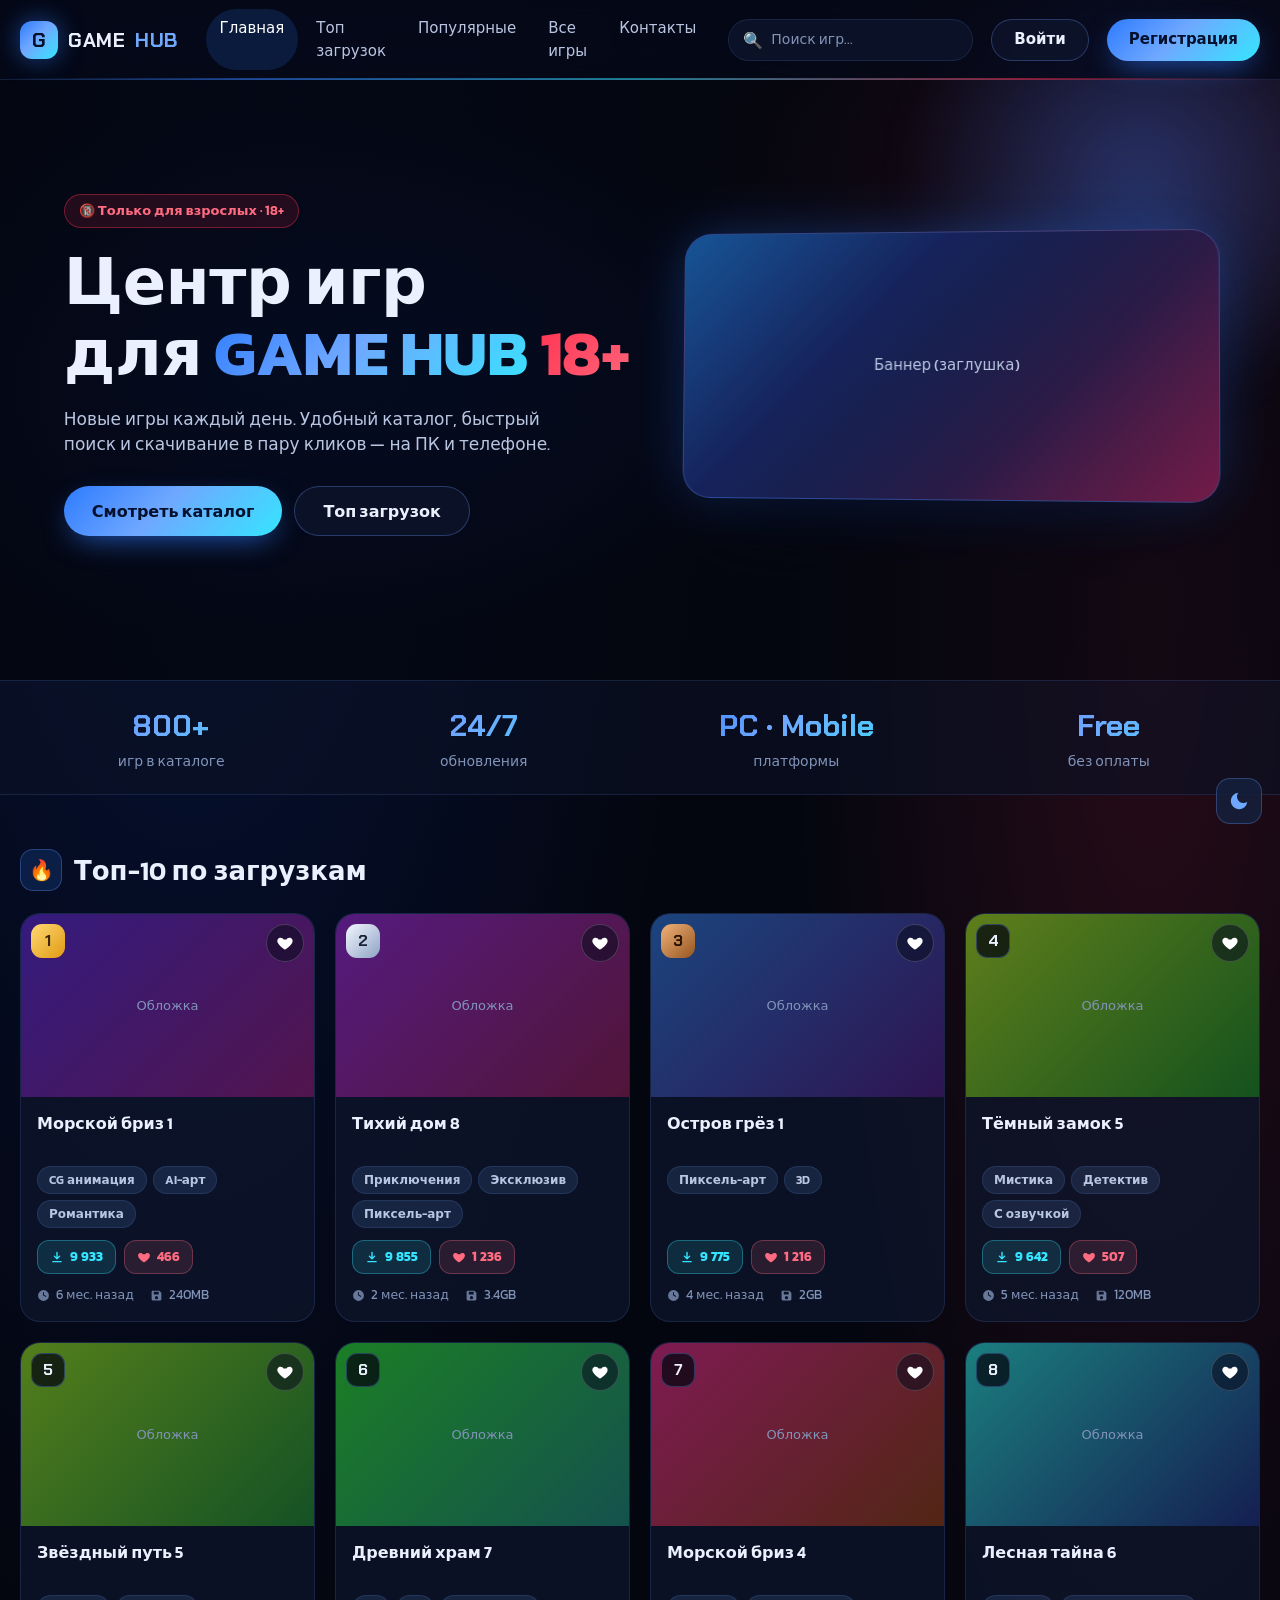
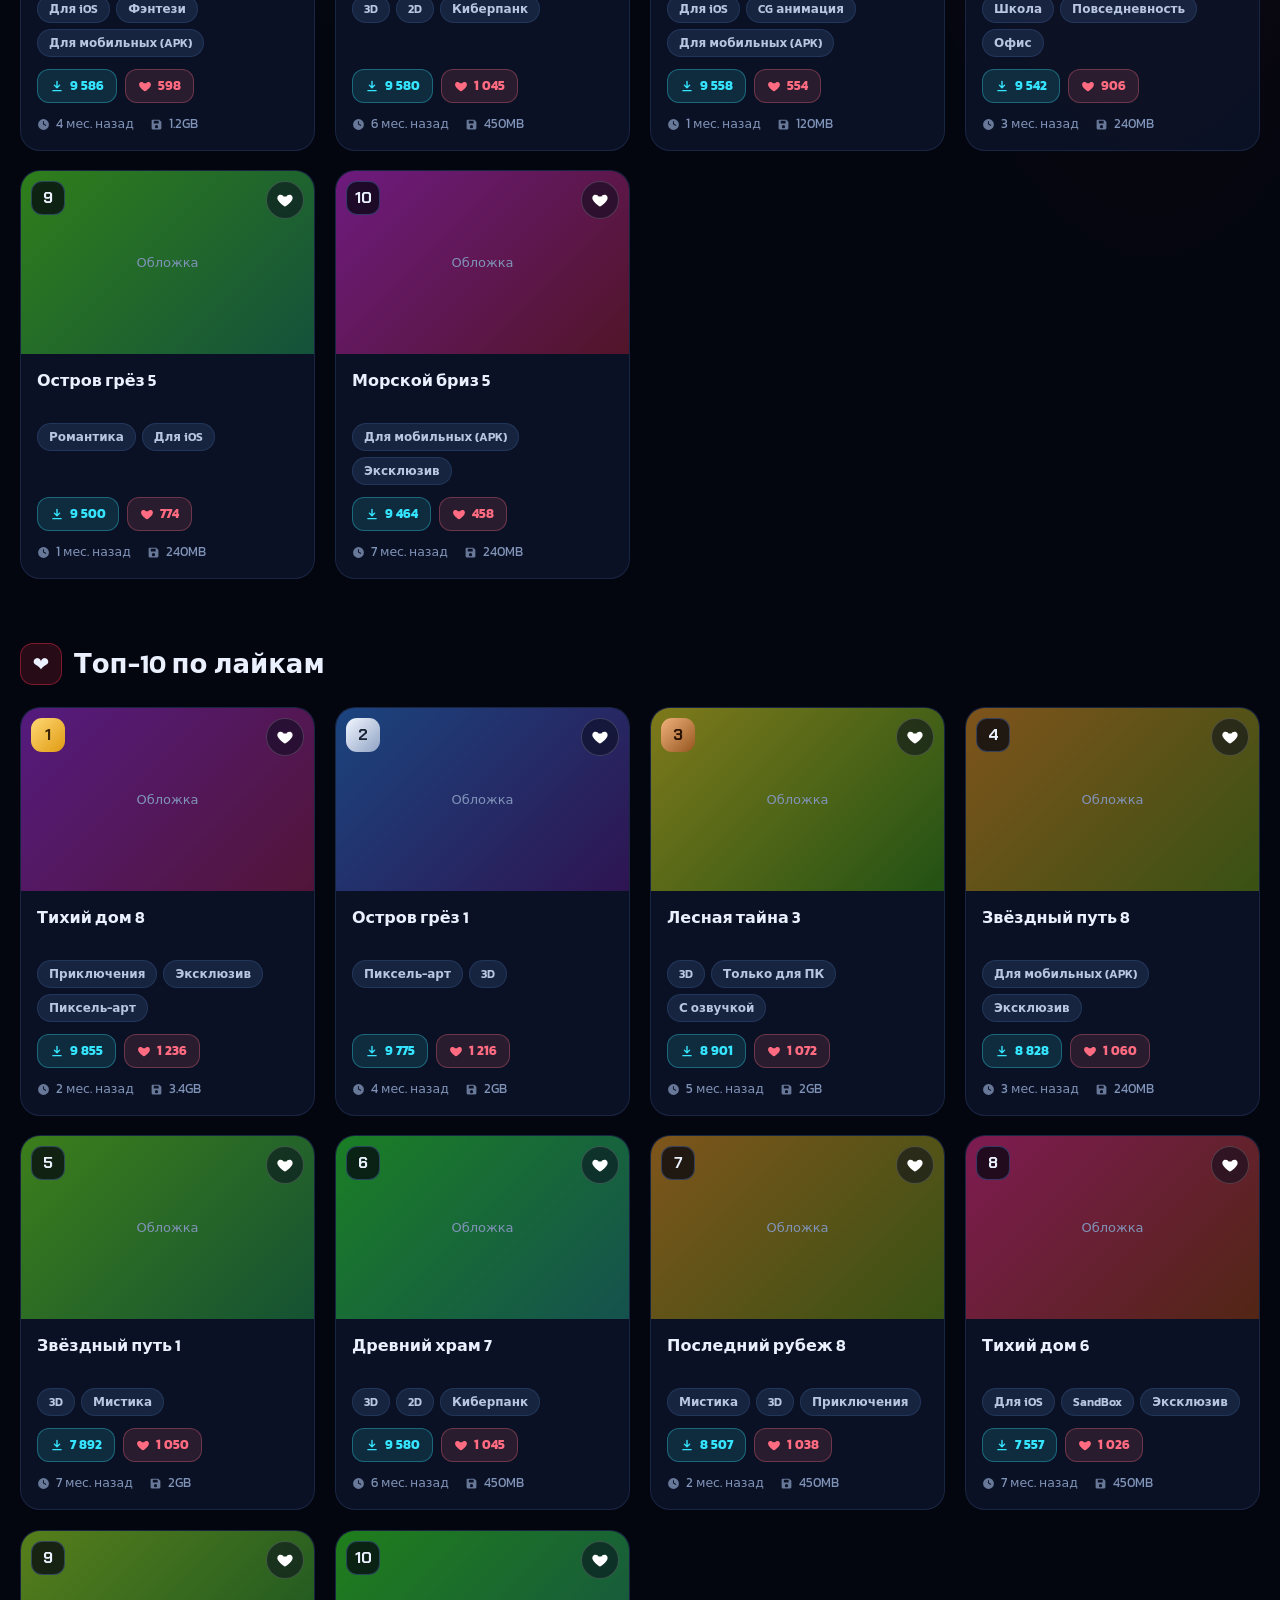
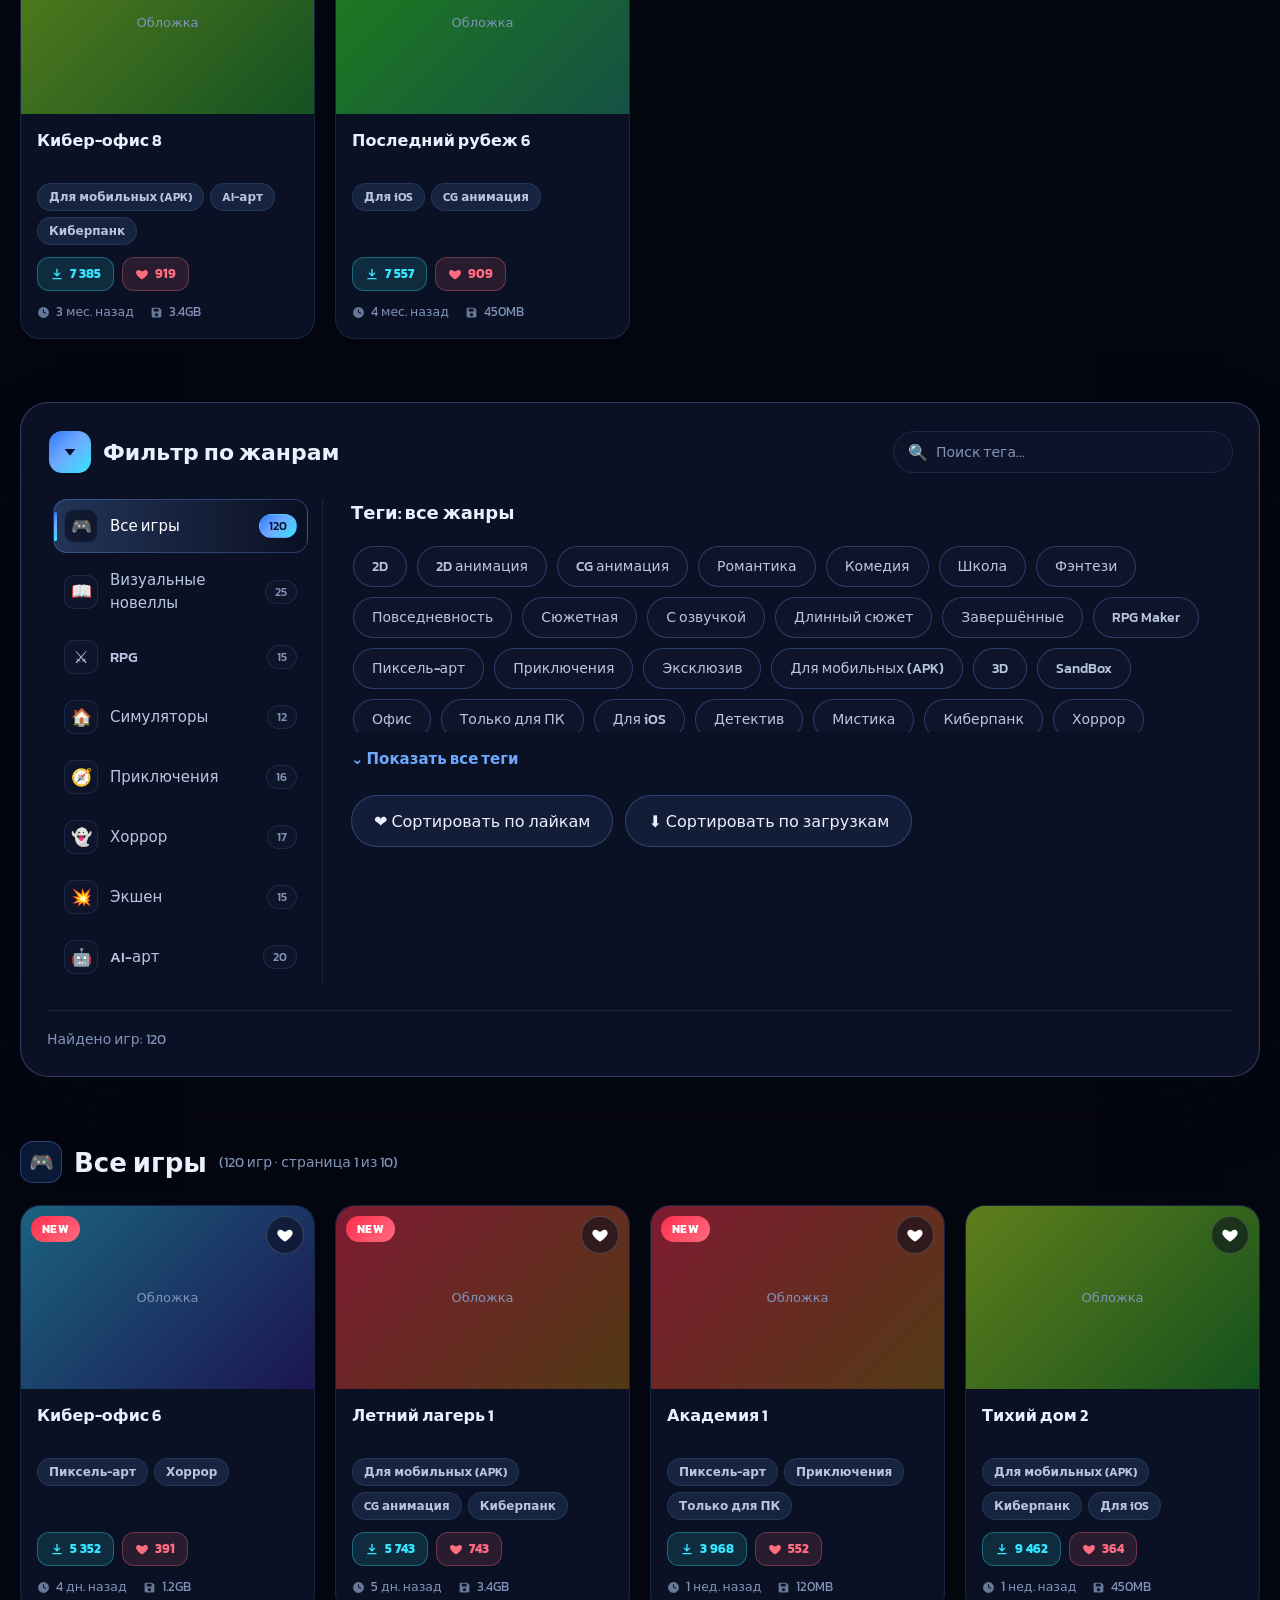
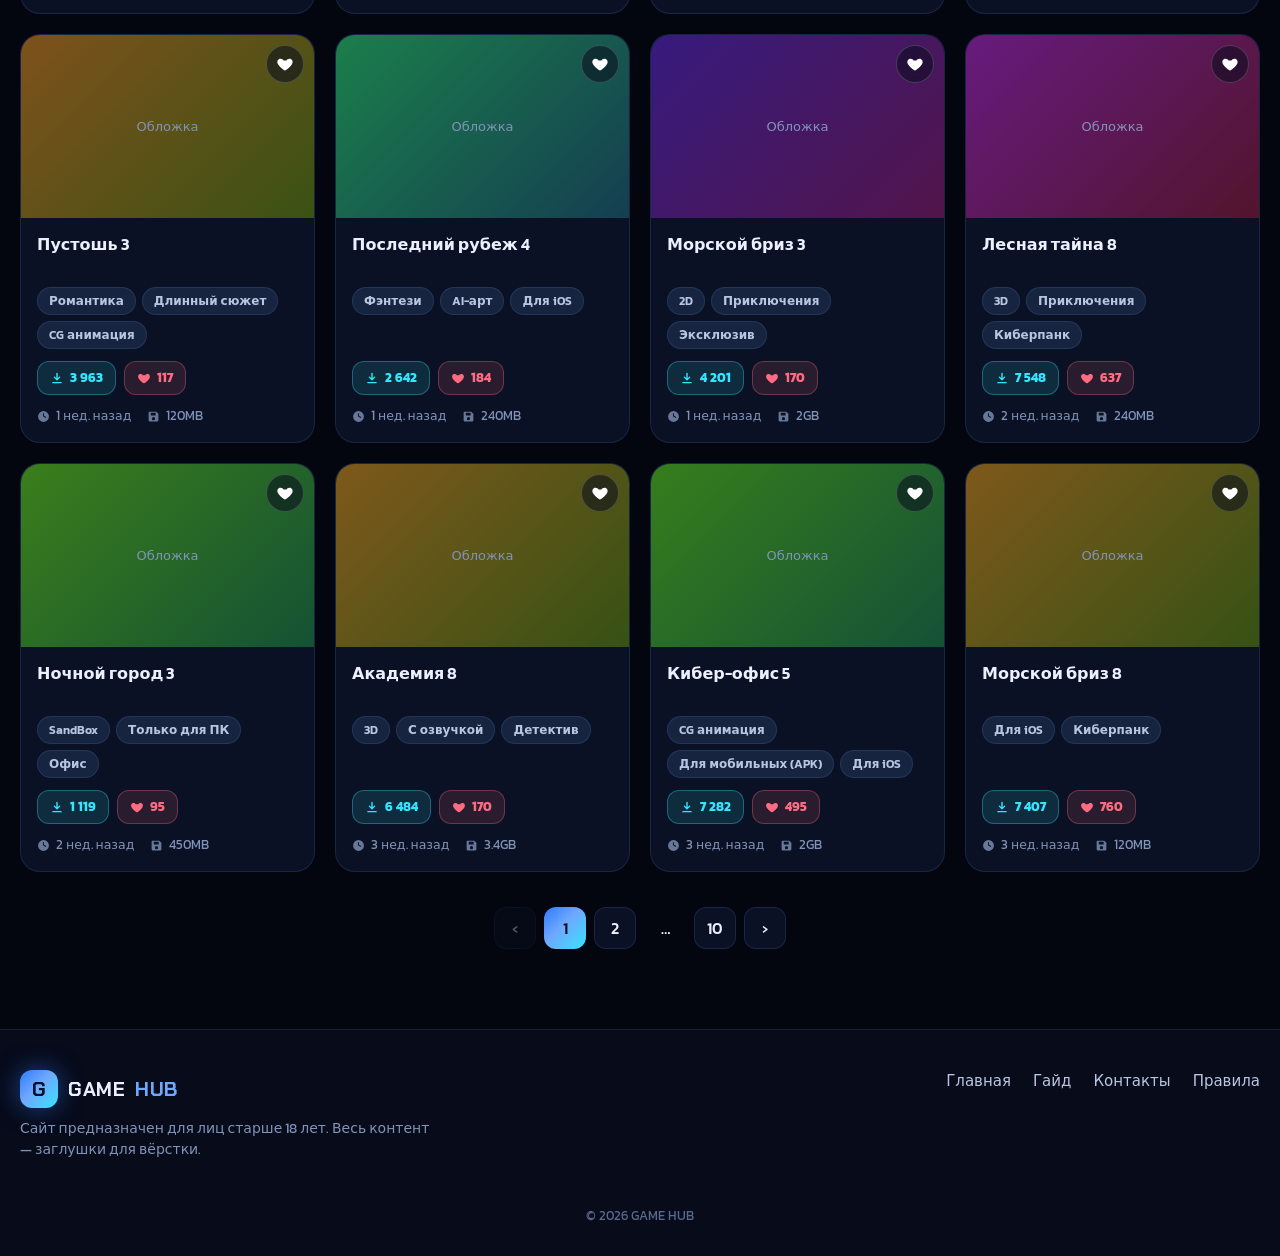
==== game-hub/index.html @ 84dcde5a "Add files via upload" ====
<!DOCTYPE html>
<html lang="ru">
<head>
<meta charset="UTF-8">
<meta name="viewport" content="width=device-width, initial-scale=1, viewport-fit=cover">
<title>GAME HUB — главная</title>
<script>try{if(localStorage.getItem('theme')==='light')document.documentElement.setAttribute('data-theme','light')}catch(e){}</script>
<link rel="preconnect" href="https://fonts.googleapis.com">
<link rel="preconnect" href="https://fonts.gstatic.com" crossorigin>
<link href="https://fonts.googleapis.com/css2?family=Kanit:wght@300;400;500;600;700&family=Chakra+Petch:wght@600;700&display=swap" rel="stylesheet">
<link rel="stylesheet" href="css/base.css">
<link rel="stylesheet" href="css/header.css">
<link rel="stylesheet" href="css/hero.css">
<link rel="stylesheet" href="css/cards.css">
<link rel="stylesheet" href="css/footer.css">
<link rel="stylesheet" href="css/effects.css">
<link rel="stylesheet" href="css/filter.css">
<link rel="stylesheet" href="css/responsive.css">
<link rel="stylesheet" href="css/theme.css">
</head>
<body>

<header class="hdr">
  <div class="wrap">
    <a class="logo" href="#"><i>G</i>GAME<b>HUB</b></a>
    <nav class="nav" id="nav">
      <a class="on" href="#">Главная</a>
      <a href="#top">Топ загрузок</a>
      <a href="#liked">Популярные</a>
      <a href="#all">Все игры</a>
      <a href="#">Контакты</a>
    </nav>
    <label class="search"><span>🔍</span><input id="q" type="search" placeholder="Поиск игр..."></label>
    <a class="btn btn-ghost login" href="#">Войти</a>
    <a class="btn btn-pri" href="#">Регистрация</a>
    <button class="burger" id="burger" aria-label="Меню">☰</button>
  </div>
</header>

<section class="hero">
  <div class="wrap">
    <div>
      <span class="tag">🔞 Только для взрослых · 18+</span>
      <h1>Центр игр<br>для <span class="t-blue">GAME HUB</span> <span class="t-red">18+</span></h1>
      <p>Новые игры каждый день. Удобный каталог, быстрый поиск и скачивание в пару кликов — на ПК и телефоне.</p>
      <div class="cta">
        <a class="btn btn-pri" href="#all">Смотреть каталог</a>
        <a class="btn btn-ghost" href="#top">Топ загрузок</a>
      </div>
    </div>
    <div class="art">Баннер (заглушка)</div>
  </div>
</section>

<div class="stats"><div class="wrap">
  <div class="stat"><b>800+</b><span>игр в каталоге</span></div>
  <div class="stat"><b>24/7</b><span>обновления</span></div>
  <div class="stat"><b>PC · Mobile</b><span>платформы</span></div>
  <div class="stat"><b>Free</b><span>без оплаты</span></div>
</div></div>

<main class="wrap">
  <section class="sec" id="top">
    <h2><span class="ico">🔥</span>Топ-10 по загрузкам</h2>
    <div class="grid" id="g1"></div>
  </section>

  <section class="sec" id="liked">
    <h2><span class="ico hot">❤</span>Топ-10 по лайкам</h2>
    <div class="grid" id="g2"></div>
  </section>

  <section class="sec" id="filter">
    <div class="fbox" id="fbox">
      <div class="fhead">
        <button class="ftoggle" id="ftoggle" aria-expanded="true" aria-controls="fbody" title="Свернуть / развернуть">
          <span class="ico fi"><svg class="chev" viewBox="0 0 24 24" fill="currentColor" aria-hidden="true"><path d="M5 8l7 9 7-9z"/></svg></span>
          <h3>Фильтр по жанрам</h3>
          <span class="fcount" id="fcount" style="display:none">0</span>
        </button>
        <label class="search fsearch"><span>🔍</span><input id="tagq" type="search" placeholder="Поиск тега..."></label>
      </div>
      <div class="fbody" id="fbody">
        <div class="fbody-in">
          <div class="fgrid">
            <aside class="genres" id="genres" aria-label="Жанры"></aside>
            <div class="tagpane">
              <div class="tphead"><h4 id="tptitle">Теги</h4><button class="reset" id="reset" style="visibility:hidden">✕ Сбросить всё</button></div>
              <div class="chips" id="chips"></div>
              <button class="more" id="more">⌄ Показать все теги</button>
              <div class="sorts">
                <button class="sbtn" data-s="likes">❤ Сортировать по лайкам</button>
                <button class="sbtn" data-s="dl">⬇ Сортировать по загрузкам</button>
              </div>
            </div>
          </div>
        </div>
      </div>
      <div class="fnote" id="fnote"></div>
    </div>
  </section>

  <section class="sec" id="all">
    <h2><span class="ico">🎮</span>Все игры <small id="pinfo"></small></h2>
    <div class="grid" id="g3"></div>
    <nav class="pager" id="pager"></nav>
  </section>
</main>

<footer>
  <div class="wrap">
    <div>
      <a class="logo" href="#"><i>G</i>GAME<b>HUB</b></a>
      <p>Сайт предназначен для лиц старше 18 лет. Весь контент — заглушки для вёрстки.</p>
    </div>
    <div class="links"><a href="#">Главная</a><a href="#">Гайд</a><a href="#">Контакты</a><a href="#">Правила</a></div>
    <div class="copy">© 2026 GAME HUB</div>
  </div>
</footer>

<button class="theme-btn" id="theme" aria-label="Включить светлый режим" title="Светлый режим">
  <svg class="moon" viewBox="0 0 24 24" fill="currentColor" aria-hidden="true"><path d="M21 12.8A9 9 0 1 1 11.2 3a7 7 0 0 0 9.8 9.8z"/></svg>
  <svg class="sun" viewBox="0 0 24 24" fill="none" stroke="currentColor" stroke-width="2" stroke-linecap="round" aria-hidden="true"><circle cx="12" cy="12" r="4.5" fill="currentColor"/><path d="M12 2v2.5M12 19.5V22M2 12h2.5M19.5 12H22M4.9 4.9l1.8 1.8M17.3 17.3l1.8 1.8M4.9 19.1l1.8-1.8M17.3 6.7l1.8-1.8"/></svg>
</button>
<button class="totop" id="totop" aria-label="Наверх">↑</button>
<script src="js/data.js" defer></script>
<script src="js/games.js" defer></script>
<script src="js/filter.js" defer></script>
<script src="js/cards.js" defer></script>
<script src="js/effects.js" defer></script>
<script src="js/header.js" defer></script>
<script src="js/theme.js" defer></script>
</body>
</html>
---- game-hub/css/base.css ----
:root{
  --bg0:#04060F;--bg1:#070B1A;--bg2:#0B1226;
  --surface:rgba(15,23,45,.72);--surface2:rgba(22,32,60,.86);
  --blue:#2E7BFF;--blue-lt:#6FA8FF;--cyan:#35E5FF;--red:#FF2E4D;--gold:#FFC53D;
  --text:#EAF0FD;--text2:#B9C6E2;--dim:#8093B8;
  --line:rgba(110,155,255,.14);--line2:rgba(110,155,255,.30);
  --grad:linear-gradient(135deg,#2E7BFF,#6FA8FF 45%,#35E5FF);
  --hot:linear-gradient(135deg,#FF2E4D,#FF6B80);
  --on-grad:#04112e;--hover-text:#fff;--accent-red:#FF6B80;
  --hdr-bg:rgba(6,10,24,.78);--hdr-bg2:rgba(5,8,20,.92);
  --chip-bg:rgba(15,23,45,.9);--stats-bg:rgba(11,18,38,.6);--rank-bg:rgba(4,6,15,.75);
  --shadow:rgba(2,6,20,.9);
  --hero-ov:linear-gradient(105deg,rgba(4,6,15,.92),rgba(4,6,15,.55));
  --thumb-bg:linear-gradient(135deg,#102a6b,#1c1b45 55%,#3a1233);
  --art-bg:linear-gradient(135deg,#0c2a78,#1a1f4d 50%,#4b123a);
  --glow1:rgba(11,63,204,.25);--glow2:rgba(255,46,77,.14);
  --c-dl:#35E5FF;--c-lk:#FF6B80;--cl1:30%;--cl2:20%;
  color-scheme:dark;
  --r:20px;--r-sm:14px;--r-lg:28px;--hh:70px;
}
*{box-sizing:border-box;margin:0;padding:0}
html{scroll-behavior:smooth}
body{font-family:'Kanit',system-ui,sans-serif;background:var(--bg0);color:var(--text);line-height:1.5;padding-top:var(--hh);overflow-x:hidden;
  background-image:radial-gradient(60% 40% at 15% 0,var(--glow1),transparent 70%),radial-gradient(40% 30% at 90% 10%,var(--glow2),transparent 70%)}
a{color:inherit;text-decoration:none}
button{font:inherit;cursor:pointer;border:0;color:inherit}
.wrap{max-width:1320px;margin:0 auto;padding:0 20px}
---- game-hub/css/header.css ----
/* Header */
.hdr{position:fixed;inset:0 0 auto 0;z-index:50;background:var(--hdr-bg);backdrop-filter:blur(20px) saturate(160%);-webkit-backdrop-filter:blur(20px) saturate(160%);border-bottom:1px solid var(--line);padding:9px 0}
.hdr::after{content:"";position:absolute;left:0;right:0;bottom:-1px;height:2px;background:linear-gradient(90deg,transparent,#2E7BFF 20%,#35E5FF 50%,#FF2E4D 80%,transparent);opacity:.5}
.hdr .wrap{display:flex;align-items:center;gap:18px;min-height:52px}
.logo{display:flex;align-items:center;gap:10px;font-family:'Chakra Petch',sans-serif;font-weight:700;font-size:20px;letter-spacing:.5px}
.logo i{width:38px;height:38px;border-radius:12px;background:var(--grad);display:grid;place-items:center;font-style:normal;color:var(--on-grad);box-shadow:0 0 24px rgba(46,123,255,.5)}
.logo b{color:var(--blue-lt)}
.nav{display:flex;gap:4px;margin-left:10px}
.nav a{padding:8px 14px;border-radius:999px;color:var(--text2);font-weight:500;font-size:15px;transition:.2s}
.nav a:hover,.nav a.on{background:rgba(46,123,255,.16);color:var(--hover-text)}
.search{margin-left:auto;display:flex;align-items:center;gap:8px;background:var(--surface);border:1px solid var(--line);border-radius:999px;padding:0 14px;height:42px;width:min(320px,34vw)}
.search input{flex:1;min-width:0;background:none;border:0;outline:0;color:var(--text);font:inherit;font-size:14px}
.search input::placeholder{color:var(--dim)}
.btn{display:inline-flex;align-items:center;justify-content:center;gap:8px;padding:0 22px;height:42px;border-radius:999px;font-weight:600;font-size:15px;transition:.25s}
.btn-pri{background:var(--grad);color:var(--on-grad);box-shadow:0 10px 30px -10px rgba(46,123,255,.8)}
.btn-pri:hover{transform:translateY(-2px);box-shadow:0 14px 36px -10px rgba(53,229,255,.8)}
.btn-ghost{background:var(--surface);border:1px solid var(--line2)}
.btn-ghost:hover{border-color:var(--cyan)}
.burger{display:none;width:42px;height:42px;border-radius:12px;background:var(--surface);border:1px solid var(--line);font-size:20px}
---- game-hub/css/hero.css ----
/* Hero */
.hero{position:relative;margin-top:calc(var(--hh)*-1);padding-top:var(--hh);min-height:min(78vh,680px);display:flex;align-items:center;overflow:hidden;isolation:isolate}
.hero::before{content:"";position:absolute;inset:0;z-index:-1;background:var(--hero-ov),radial-gradient(70% 55% at 20% 55%,rgba(11,63,204,.4),transparent 70%),radial-gradient(50% 45% at 88% 24%,rgba(255,46,77,.25),transparent 70%)}
.hero .wrap{display:grid;grid-template-columns:1.05fr 1fr;gap:48px;align-items:center;padding-top:40px;padding-bottom:60px}
.tag{display:inline-flex;align-items:center;gap:8px;padding:6px 14px;border-radius:999px;background:rgba(255,46,77,.12);border:1px solid rgba(255,46,77,.4);color:var(--accent-red);font-size:13px;font-weight:600;margin-bottom:18px}
.hero h1{font-size:clamp(34px,5.4vw,64px);line-height:1.12;font-weight:700;letter-spacing:-.5px}
.t-blue{background:var(--grad);-webkit-background-clip:text;background-clip:text;color:transparent}
.t-red{background:var(--hot);-webkit-background-clip:text;background-clip:text;color:transparent}
.hero p{margin:18px 0 28px;color:var(--text2);font-size:17px;max-width:520px}
.hero .cta{display:flex;gap:12px;flex-wrap:wrap}
.hero .cta .btn{height:50px;padding:0 28px;font-size:16px}
.art{position:relative;border-radius:var(--r-lg);overflow:hidden;border:1px solid var(--line2);aspect-ratio:2052/1024;
  background:var(--art-bg);box-shadow:0 40px 90px -30px var(--shadow),0 0 60px -10px rgba(46,123,255,.45);
  transform:perspective(1400px) rotateY(-6deg) rotateX(2deg);transition:.5s;display:grid;place-items:center;color:var(--text2);font-size:15px}
.art:hover{transform:perspective(1400px) rotateY(-2deg) translateY(-6px)}
.art::after{content:"";position:absolute;inset:0;background:linear-gradient(135deg,rgba(53,229,255,.22),transparent 34%,transparent 66%,rgba(255,46,77,.22));mix-blend-mode:screen;pointer-events:none}

/* Stats */
.stats{border-block:1px solid var(--line);background:var(--stats-bg)}
.stats .wrap{display:grid;grid-template-columns:repeat(4,1fr);gap:10px;padding-block:22px}
.stat{text-align:center}
.stat b{display:block;font-family:'Chakra Petch',sans-serif;font-size:30px;background:var(--grad);-webkit-background-clip:text;background-clip:text;color:transparent}
.stat span{color:var(--dim);font-size:14px}
---- game-hub/css/cards.css ----
/* Sections */
.sec{padding:54px 0 10px}
.sec h2{display:flex;align-items:center;gap:12px;font-size:26px;font-weight:600;margin-bottom:22px;flex-wrap:wrap}
.ico{width:42px;height:42px;border-radius:13px;display:grid;place-items:center;background:rgba(46,123,255,.16);border:1px solid var(--line2);font-size:20px}
.ico.hot{background:rgba(255,46,77,.14);border-color:rgba(255,46,77,.4)}
.sec h2 small{font-size:14px;color:var(--dim);font-weight:400}
.grid{display:grid;grid-template-columns:repeat(auto-fill,minmax(250px,1fr));gap:20px}

/* Card */
.card{--glow:var(--blue-lt);--mx:50%;--my:50%;position:relative;display:flex;flex-direction:column;background:var(--surface);border:1px solid var(--line);border-radius:var(--r);overflow:hidden;transition:transform .3s,border-color .3s,box-shadow .35s;will-change:transform}
.card:hover{transform:translateY(-6px);border-color:var(--glow);box-shadow:0 0 0 1px var(--glow),0 22px 50px -18px var(--glow),0 0 42px -12px var(--glow)}
.card::before{content:"";position:absolute;inset:0;z-index:2;border-radius:inherit;pointer-events:none;opacity:0;transition:opacity .3s;background:radial-gradient(260px circle at var(--mx) var(--my),color-mix(in srgb,var(--glow) 20%,transparent),transparent 62%)}
.card:hover::before{opacity:1}

/* Cover */
.cover{position:relative;display:block;aspect-ratio:16/10;overflow:hidden;background:linear-gradient(135deg,hsl(var(--h1,220) 65% var(--cl1)),hsl(var(--h2,270) 60% var(--cl2)))}
.cover img{width:100%;height:100%;object-fit:cover;display:block;transition:transform .5s}
.card:hover .cover img{transform:scale(1.05)}
.cover .ph{position:absolute;inset:0;display:grid;place-items:center;color:var(--dim);font-size:13px}
.cover::before{content:"";position:absolute;inset:0;z-index:1;background:linear-gradient(transparent 35%,rgba(0,0,0,.5));opacity:0;transition:opacity .3s}
.card:hover .cover::before{opacity:1}
.cover::after{content:"";position:absolute;inset:0;z-index:1;background:linear-gradient(110deg,transparent 30%,rgba(255,255,255,.14) 50%,transparent 70%);transform:translateX(-120%);transition:transform .7s}
.card:hover .cover::after{transform:translateX(120%)}
.more-btn{position:absolute;left:50%;top:50%;z-index:3;display:inline-flex;align-items:center;gap:8px;padding:11px 20px;border-radius:999px;background:var(--grad);color:var(--on-grad);font-weight:600;font-size:14px;white-space:nowrap;opacity:0;transform:translate(-50%,-30%);transition:opacity .3s,transform .35s cubic-bezier(.22,1,.36,1);box-shadow:0 12px 30px -8px rgba(0,0,0,.6)}
.more-btn svg{width:16px;height:16px}
.card:hover .more-btn{opacity:1;transform:translate(-50%,-50%)}

/* Badges, rank, heart */
.rank{position:absolute;top:10px;left:10px;z-index:3;width:34px;height:34px;border-radius:11px;display:grid;place-items:center;font-family:'Chakra Petch',sans-serif;font-weight:700;background:var(--rank-bg);border:1px solid var(--line2)}
.rank.r1{background:linear-gradient(135deg,#FFD874,#E09B12);color:#3b2600;border:0}
.rank.r2{background:linear-gradient(135deg,#F2F6FF,#8FA3C4);color:#1a2333;border:0}
.rank.r3{background:linear-gradient(135deg,#F0B27A,#96551F);color:#2a1200;border:0}
.badge{position:absolute;top:10px;left:10px;z-index:3;padding:4px 11px;border-radius:999px;background:var(--hot);color:#fff;font-size:12px;font-weight:700;letter-spacing:.4px}
.heart{position:absolute;top:10px;right:10px;z-index:4;width:38px;height:38px;border-radius:50%;display:grid;place-items:center;background:rgba(8,12,28,.55);backdrop-filter:blur(6px);-webkit-backdrop-filter:blur(6px);border:1px solid rgba(255,255,255,.18);color:#fff;transition:.25s}
.heart svg{width:18px;height:18px}
.heart:hover{transform:scale(1.12);background:rgba(8,12,28,.75)}
.heart.on{color:#FF4D6A;border-color:rgba(255,77,106,.6)}
.heart.beat{animation:beat .45s cubic-bezier(.22,1,.36,1)}
@keyframes beat{40%{transform:scale(1.4)}100%{transform:scale(1)}}

/* Info */
.info{display:flex;flex-direction:column;flex:1;padding:16px}
.info h3{font-size:16px;font-weight:600;line-height:1.35;min-height:2.7em;display:-webkit-box;-webkit-line-clamp:2;-webkit-box-orient:vertical;overflow:hidden}
.info h3 a:hover{color:var(--blue-lt)}
.ctags{display:flex;flex-wrap:wrap;gap:6px;margin-top:10px}
.ctag{padding:4px 11px;border-radius:999px;font-size:12px;font-weight:600;color:var(--text2);background:color-mix(in srgb,var(--blue-lt) 13%,transparent);border:1px solid var(--line)}
.pills{display:flex;gap:8px;margin-top:auto;padding-top:12px}
.pill{display:inline-flex;align-items:center;gap:6px;padding:6px 12px;border-radius:12px;font-size:13px;font-weight:600}
.pill svg{width:14px;height:14px}
.pill.dl{color:var(--c-dl);background:color-mix(in srgb,var(--c-dl) 13%,transparent);border:1px solid color-mix(in srgb,var(--c-dl) 32%,transparent)}
.pill.lk{color:var(--c-lk);background:color-mix(in srgb,var(--c-lk) 13%,transparent);border:1px solid color-mix(in srgb,var(--c-lk) 32%,transparent)}
.foot{display:flex;flex-wrap:wrap;gap:6px 16px;padding-top:12px;color:var(--dim);font-size:12.5px}
.foot span{display:inline-flex;align-items:center;gap:6px}
.foot svg{width:13px;height:13px;opacity:.8}

/* Empty */
.empty{grid-column:1/-1;display:flex;flex-direction:column;align-items:center;gap:10px;padding:56px 20px;text-align:center;border:1px dashed var(--line2);border-radius:var(--r);color:var(--dim)}
.empty b{font-size:20px;color:var(--text)}
.empty .btn{margin-top:8px}

/* Pager */
.pager{display:flex;justify-content:center;gap:8px;flex-wrap:wrap;margin:36px 0 10px}
.pager a{min-width:42px;height:42px;padding:0 12px;border-radius:12px;display:grid;place-items:center;background:var(--surface);border:1px solid var(--line);font-weight:500;transition:.2s}
.pager a:hover{border-color:var(--cyan)}
.pager a.on{background:var(--grad);color:var(--on-grad);border:0}
---- game-hub/css/footer.css ----
/* Footer */
footer{margin-top:60px;border-top:1px solid var(--line);background:var(--bg1);padding:40px 0 30px}
footer .wrap{display:flex;justify-content:space-between;gap:30px;flex-wrap:wrap}
footer p{color:var(--dim);font-size:14px;max-width:420px;margin-top:10px}
footer .links{display:flex;gap:22px;flex-wrap:wrap;color:var(--text2);font-size:15px}
footer .links a:hover{color:var(--cyan)}
.copy{width:100%;text-align:center;color:var(--faint,#5A6A8C);font-size:13px;margin-top:16px}
---- game-hub/css/effects.css ----
/* Effects */
.hdr{transition:transform .38s cubic-bezier(.22,1,.36,1),background .3s,box-shadow .3s}
.hdr.hide{transform:translateY(-115%)}
.hdr.scrolled{background:var(--hdr-bg2);box-shadow:0 18px 44px -22px var(--shadow)}
.hdr.scrolled::after{opacity:1;filter:drop-shadow(0 0 8px rgba(46,123,255,.6))}
.reveal{opacity:0;transform:translateY(28px);transition:opacity .7s ease,transform .7s cubic-bezier(.22,1,.36,1)}
.reveal.in{opacity:1;transform:none}
.card.pop{animation:pop .5s cubic-bezier(.22,1,.36,1) backwards}
@keyframes pop{from{opacity:0;transform:translateY(18px) scale(.97)}to{opacity:1;transform:none}}
.hero::after{content:"";position:absolute;width:520px;height:520px;right:-120px;top:-80px;border-radius:50%;background:radial-gradient(circle,rgba(46,123,255,.35),transparent 65%);filter:blur(20px);z-index:-1;animation:float 9s ease-in-out infinite}
@keyframes float{50%{transform:translate(-40px,40px) scale(1.1)}}
.tag{animation:glow 3s ease-in-out infinite}
@keyframes glow{50%{box-shadow:0 0 22px rgba(255,46,77,.45)}}
.pager a{cursor:pointer;user-select:none}
.pager a.dis{opacity:.35;pointer-events:none}
.pager .dots{background:none;border:0;pointer-events:none}
.totop{position:fixed;right:18px;bottom:calc(18px + env(safe-area-inset-bottom,0px));width:46px;height:46px;border-radius:14px;background:var(--grad);color:var(--on-grad);font-size:20px;box-shadow:0 10px 30px -8px rgba(46,123,255,.8);opacity:0;transform:translateY(20px);pointer-events:none;transition:.3s;z-index:40}
.totop.show{opacity:1;transform:none;pointer-events:auto}
@media(prefers-reduced-motion:reduce){*{animation:none!important;transition:none!important}.reveal{opacity:1;transform:none}}
---- game-hub/css/filter.css ----
/* Filter */
.fbox{background:var(--surface);border:1px solid var(--line2);border-radius:var(--r-lg);padding:26px;box-shadow:0 30px 80px -40px var(--shadow),inset 0 0 0 1px rgba(255,46,77,.06)}
.fhead{display:flex;align-items:center;justify-content:space-between;gap:16px;flex-wrap:wrap}
.ftoggle{display:flex;align-items:center;gap:12px;background:none;color:inherit;padding:2px;border-radius:14px;text-align:left}
.ftoggle h3{font-size:22px;font-weight:600}
.fi{background:var(--grad);border:0;color:var(--on-grad);transition:transform .25s,box-shadow .25s}
.fi .chev{width:18px;height:18px;transition:transform .5s cubic-bezier(.22,1,.36,1)}
.ftoggle:hover .fi{transform:scale(1.07);box-shadow:0 0 24px -4px var(--blue-lt)}
.fbox.closed .fi .chev{transform:rotate(-90deg)}
.fcount{min-width:24px;height:24px;padding:0 7px;border-radius:999px;background:var(--hot);color:#fff;font-size:12px;font-weight:700;display:grid;place-items:center}
.fsearch{width:min(340px,100%);margin:0;transition:opacity .3s}
.fbox.closed .fsearch{opacity:0;pointer-events:none}

/* Плавное сворачивание панели */
.fbody{display:grid;grid-template-rows:1fr;opacity:1;transition:grid-template-rows .5s cubic-bezier(.22,1,.36,1),opacity .35s}
.fbody-in{overflow:hidden;min-height:0}
.fbox.closed .fbody{grid-template-rows:0fr;opacity:0}
.fgrid{display:grid;grid-template-columns:270px 1fr;gap:28px;padding:24px 6px 6px}

/* Левая колонка: жанры */
.genres{display:flex;flex-direction:column;gap:6px;max-height:560px;overflow-y:auto;padding-right:14px;border-right:1px solid var(--line);scrollbar-width:thin;scrollbar-color:var(--blue) transparent}
.gitem{position:relative;display:flex;align-items:center;gap:12px;padding:9px 10px;border-radius:14px;background:transparent;border:1px solid transparent;color:var(--text2);font-size:15px;font-weight:500;text-align:left;transition:.2s}
.gitem:hover{background:color-mix(in srgb,var(--blue-lt) 10%,transparent);color:var(--hover-text)}
.gitem.on{background:linear-gradient(90deg,color-mix(in srgb,var(--blue-lt) 24%,transparent),transparent);border-color:var(--line2);color:var(--hover-text)}
.gitem.on::before{content:"";position:absolute;left:0;top:22%;bottom:22%;width:3px;border-radius:3px;background:var(--grad)}
.gi{flex:none;width:34px;height:34px;border-radius:10px;display:grid;place-items:center;background:var(--chip-bg);border:1px solid var(--line);font-size:17px}
.gn{flex:1;min-width:0}
.gc{font-size:12px;color:var(--dim);background:var(--chip-bg);border:1px solid var(--line);padding:2px 9px;border-radius:999px}
.gitem.on .gc{background:var(--grad);color:var(--on-grad);border-color:transparent}

/* Правая часть: теги выбранного жанра */
.tphead{display:flex;align-items:center;justify-content:space-between;gap:12px;margin-bottom:16px}
.tphead h4{font-size:18px;font-weight:600}
.reset{background:none;color:var(--accent-red);font-weight:600;font-size:14px;transition:.2s}
.reset:hover{opacity:.75}
.chips{display:flex;flex-wrap:wrap;gap:10px;max-height:190px;overflow-y:auto;padding:4px 14px 4px 2px;transition:max-height .5s cubic-bezier(.22,1,.36,1);scrollbar-width:thin;scrollbar-color:var(--blue) transparent}
.chips.open{max-height:900px}
.nochip{color:var(--dim)}
.chip{padding:9px 18px;border-radius:999px;background:var(--chip-bg);border:1px solid var(--line2);color:var(--text2);font-size:14px;font-weight:500;transition:.2s}
.chip:hover{border-color:var(--cyan);color:var(--hover-text);transform:translateY(-2px)}
.chip.on{background:var(--grad);color:var(--on-grad);border-color:transparent;box-shadow:0 8px 22px -8px rgba(46,123,255,.9)}
.more{margin:16px 0 4px;background:none;color:var(--blue-lt);font-weight:600;font-size:15px}
.more:hover{color:var(--cyan)}
.sorts{display:flex;gap:12px;flex-wrap:wrap;margin-top:20px}
.sbtn{padding:13px 22px;border-radius:999px;background:var(--surface2);border:1px solid var(--line2);font-weight:500;transition:.2s}
.sbtn:hover{border-color:var(--cyan)}
.sbtn.on{background:var(--hot);color:#fff;border-color:transparent;box-shadow:0 10px 26px -10px rgba(255,46,77,.8)}
.fnote{margin-top:20px;padding-top:18px;border-top:1px solid var(--line);color:var(--dim);font-size:14px}

@media(max-width:900px){
  .fgrid{grid-template-columns:1fr;gap:18px}
  .genres{flex-direction:row;max-height:none;overflow-x:auto;overflow-y:hidden;padding:0 0 10px;border-right:0;border-bottom:1px solid var(--line)}
  .gitem{flex:none}.gn{white-space:nowrap;flex:none}
}
@media(max-width:520px){.fbox{padding:18px}.ftoggle h3{font-size:19px}.chip{padding:8px 14px;font-size:13px}}
---- game-hub/css/responsive.css ----
/* Mobile */
@media(max-width:900px){
  .hero .wrap{grid-template-columns:1fr}.art{transform:none;order:-1}
  .nav{display:none}.burger{display:block;margin-left:auto}.hdr .search{display:none}
  .stats .wrap{grid-template-columns:repeat(2,1fr);gap:20px}
  .nav.open{display:flex;position:fixed;top:var(--hh);left:0;right:0;flex-direction:column;background:var(--bg2);padding:14px 20px;border-bottom:1px solid var(--line2)}
}
@media(max-width:520px){.grid{grid-template-columns:repeat(2,1fr);gap:12px}.info{padding:10px 12px 12px}.info h3{font-size:14px}.pill{padding:5px 9px;font-size:12px}.pills{gap:6px}.more-btn{padding:8px 14px;font-size:13px}.btn-ghost.login{display:none}}
---- game-hub/css/theme.css ----
/* Светлая тема: переопределяет переменные из base.css */
:root[data-theme="light"]{
  --bg0:#F2F5FC;--bg1:#E8EEFA;--bg2:#FFFFFF;
  --surface:rgba(255,255,255,.88);--surface2:#FFFFFF;
  --blue-lt:#2E7BFF;
  --text:#0E1A38;--text2:#34456B;--dim:#5E7096;
  --line:rgba(40,90,200,.15);--line2:rgba(40,90,200,.32);
  --grad:linear-gradient(135deg,#1F5FE0,#2E7BFF 50%,#18B4D4);
  --hot:linear-gradient(135deg,#E8203F,#FF5C75);
  --on-grad:#fff;--hover-text:#0E1A38;--accent-red:#E0213F;
  --hdr-bg:rgba(255,255,255,.8);--hdr-bg2:rgba(255,255,255,.96);
  --chip-bg:#fff;--stats-bg:rgba(255,255,255,.7);--rank-bg:rgba(255,255,255,.9);
  --shadow:rgba(40,70,140,.35);
  --hero-ov:linear-gradient(105deg,rgba(242,245,252,.94),rgba(242,245,252,.6));
  --thumb-bg:linear-gradient(135deg,#cfe0ff,#dcd9ff 55%,#ffd9e6);
  --art-bg:linear-gradient(135deg,#bcd3ff,#d6d4ff 50%,#ffd0e0);
  --glow1:rgba(46,123,255,.16);--glow2:rgba(255,46,77,.08);
  --c-dl:#0A8FB0;--c-lk:#E0213F;--cl1:82%;--cl2:88%;
  color-scheme:light;
}
body{transition:background-color .3s,color .3s}

/* Кнопка смены темы */
.theme-btn{position:fixed;right:18px;bottom:calc(76px + env(safe-area-inset-bottom,0px));width:46px;height:46px;border-radius:14px;background:var(--surface2);border:1px solid var(--line2);display:grid;place-items:center;z-index:40;transition:.3s;overflow:hidden}
.theme-btn:hover{border-color:var(--cyan);transform:translateY(-2px)}
.theme-btn svg{grid-area:1/1;width:22px;height:22px;transition:transform .5s cubic-bezier(.22,1,.36,1),opacity .3s}
.theme-btn .sun{color:var(--gold);opacity:0;transform:rotate(-90deg) scale(.4)}
.theme-btn .moon{color:var(--blue-lt);opacity:1;transform:none}
:root[data-theme="light"] .theme-btn .sun{opacity:1;transform:none}
:root[data-theme="light"] .theme-btn .moon{opacity:0;transform:rotate(90deg) scale(.4)}
:root[data-theme="light"] .theme-btn .sun{color:#F59E0B}
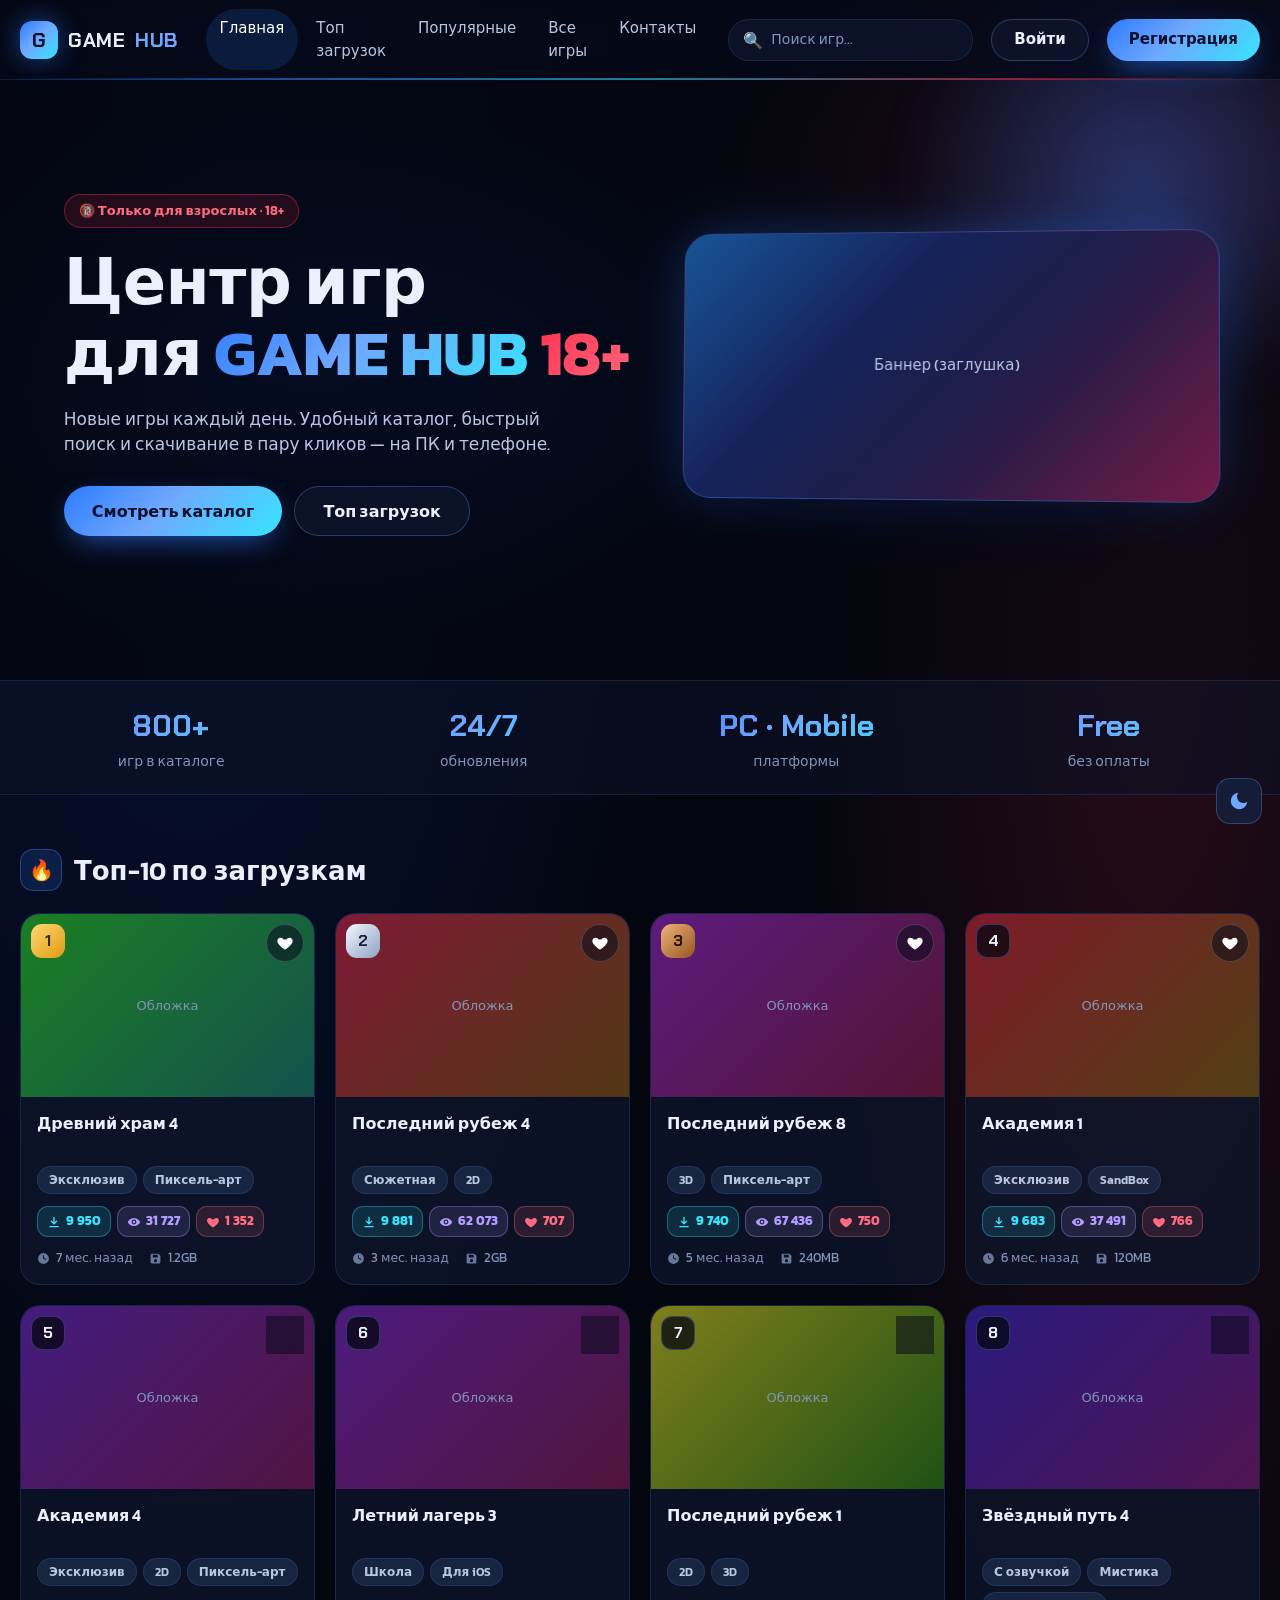
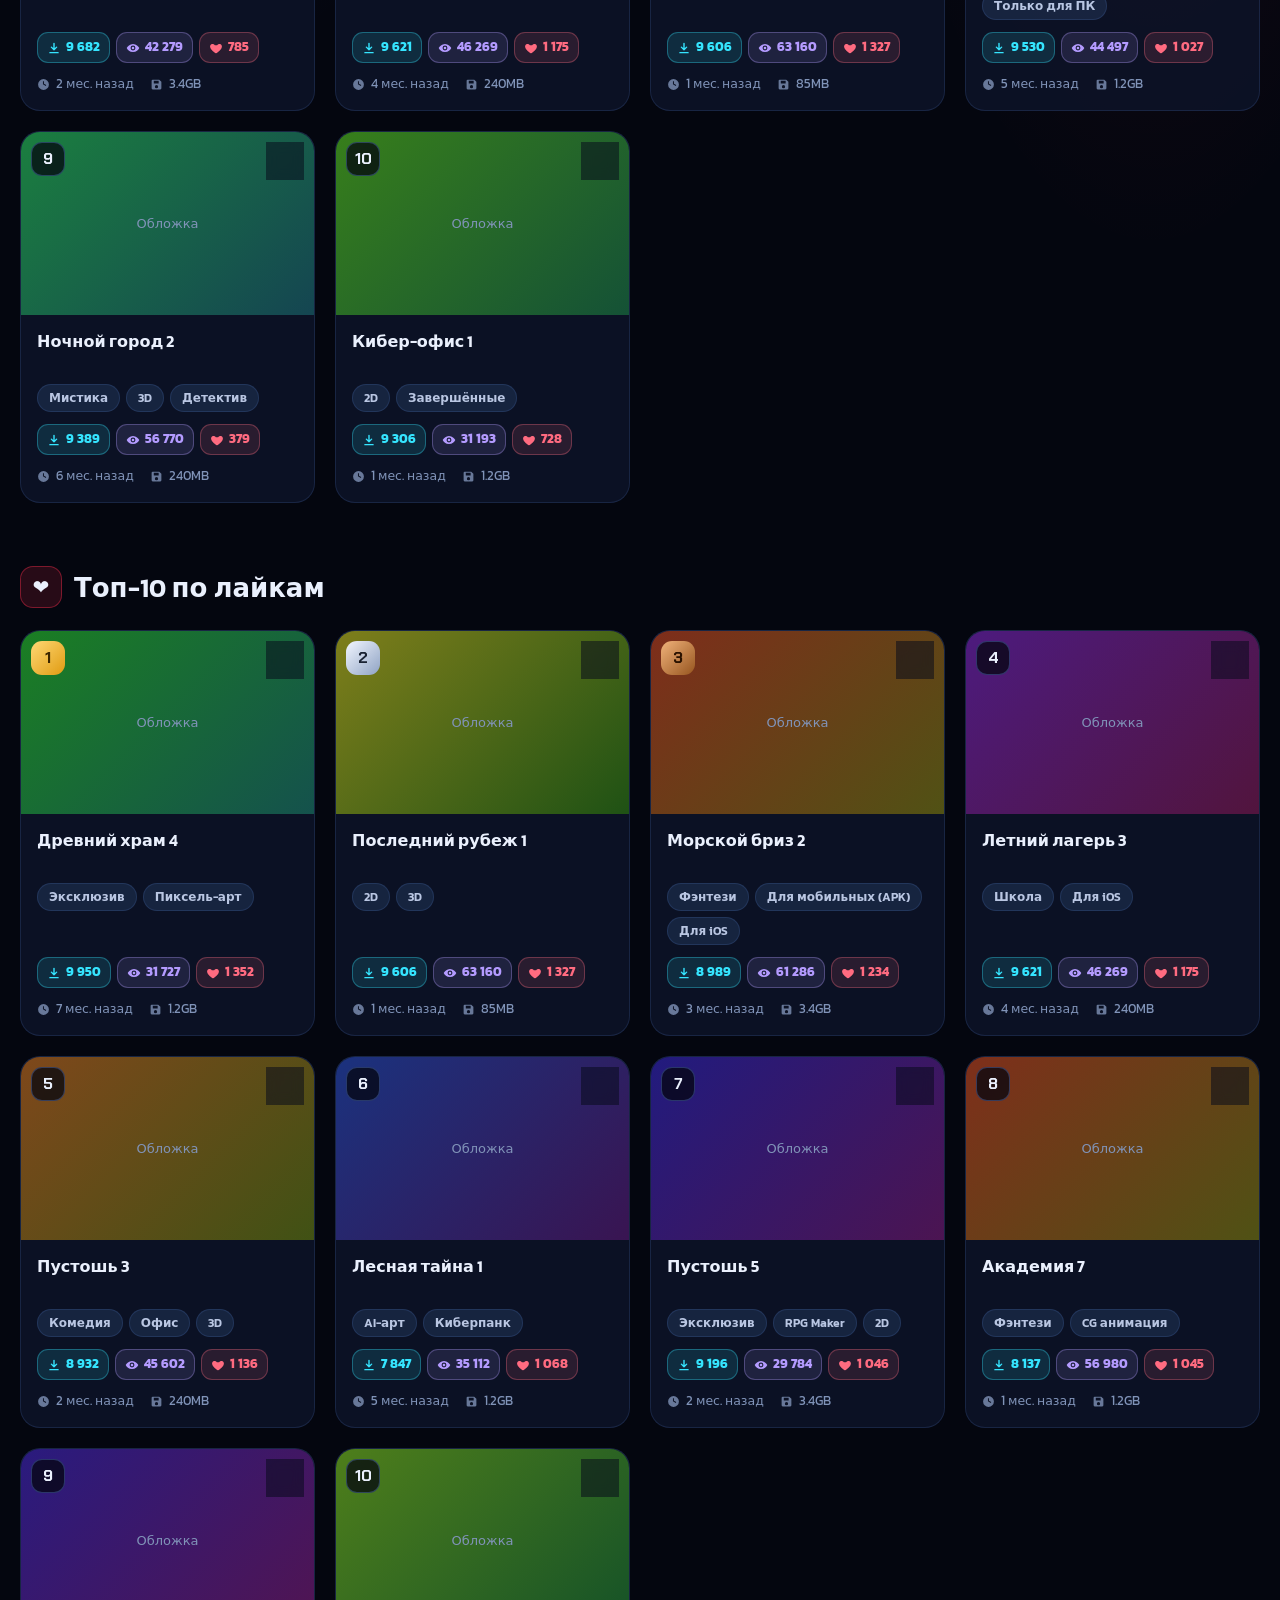
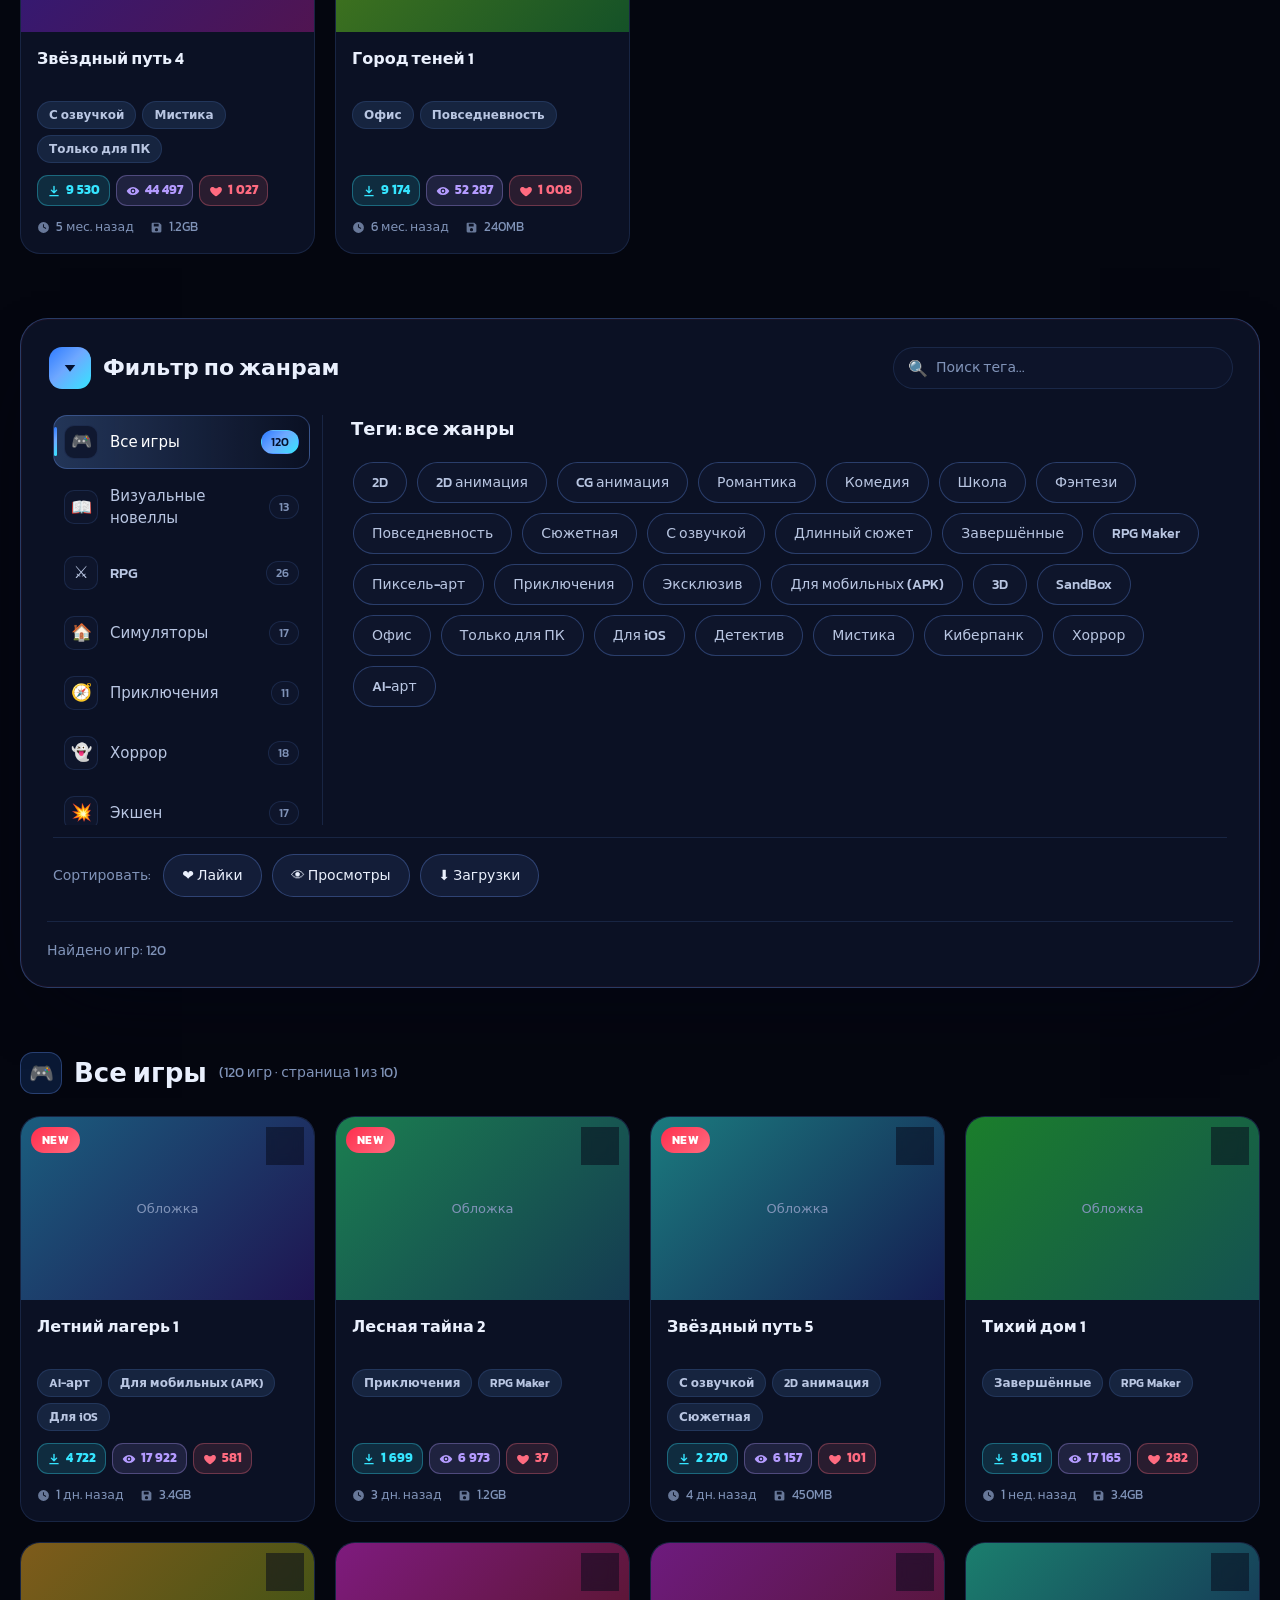
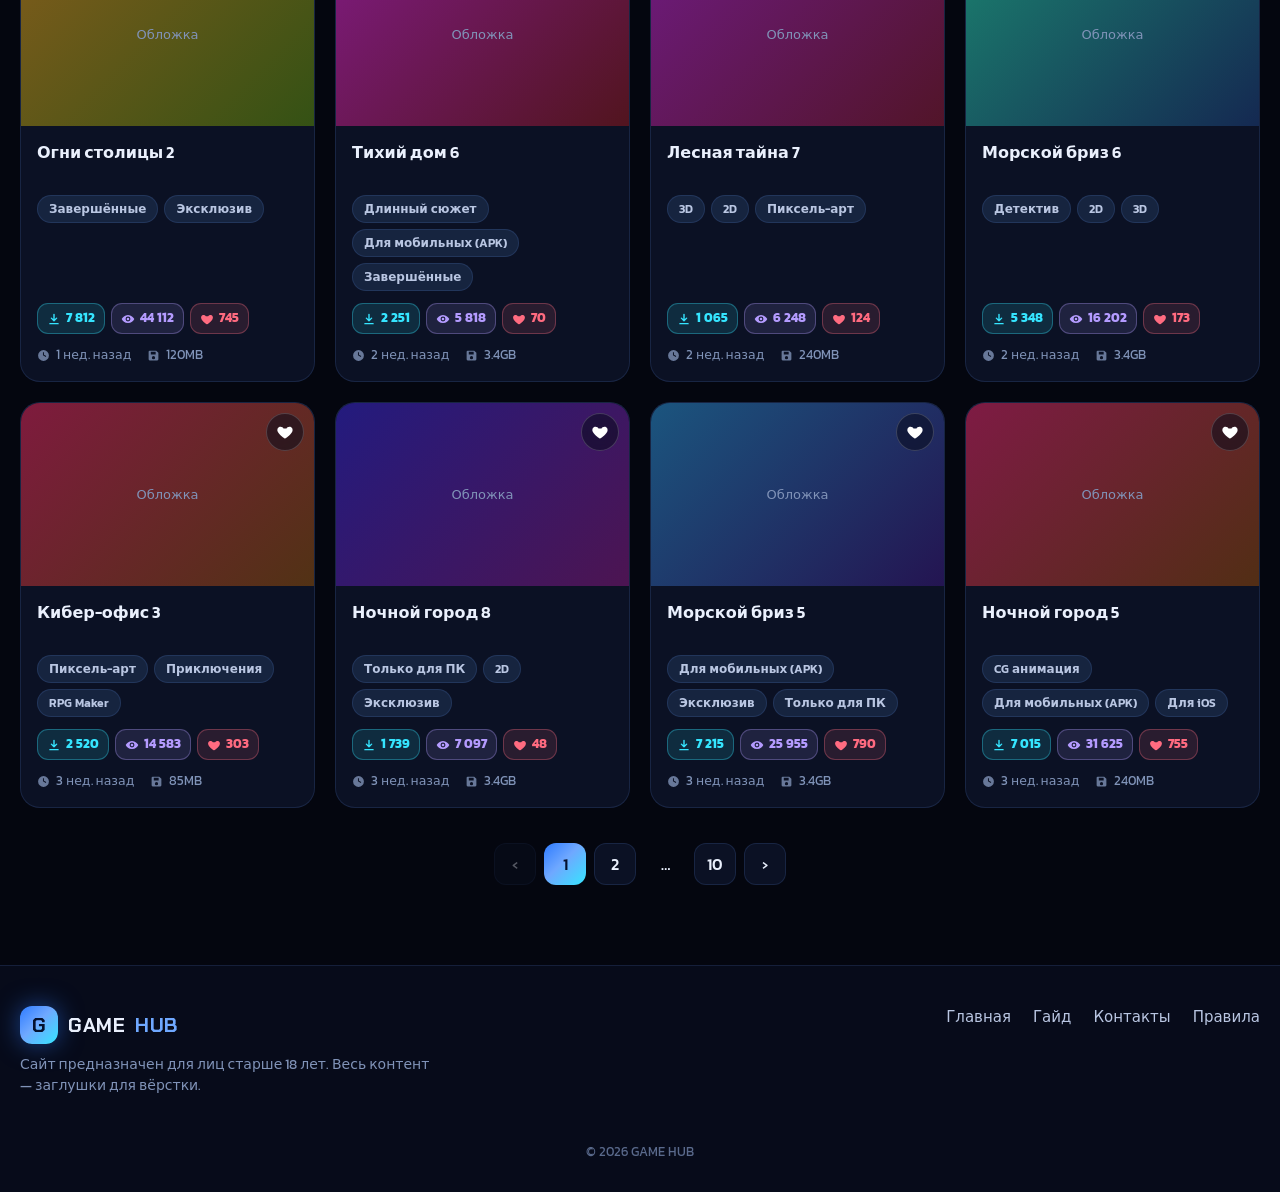
==== commit 77618407: "Add files via upload" ====
--- a/game-hub/index.html
+++ b/game-hub/index.html
@@ -85,15 +85,16 @@
           <div class="fgrid">
             <aside class="genres" id="genres" aria-label="Жанры"></aside>
             <div class="tagpane">
-              <div class="tphead"><h4 id="tptitle">Теги</h4><button class="reset" id="reset" style="visibility:hidden">✕ Сбросить всё</button></div>
+              <div class="tphead"><h4 id="tptitle">Теги</h4><button class="reset" id="reset" style="visibility:hidden">✕ Сбросить</button></div>
               <div class="chips" id="chips"></div>
-              <button class="more" id="more">⌄ Показать все теги</button>
-              <div class="sorts">
-                <button class="sbtn" data-s="likes">❤ Сортировать по лайкам</button>
-                <button class="sbtn" data-s="dl">⬇ Сортировать по загрузкам</button>
-              </div>
             </div>
           </div>
+          <div class="sorts">
+        <span class="slabel">Сортировать:</span>
+        <button class="sbtn" data-s="likes">❤ Лайки</button>
+        <button class="sbtn" data-s="views">👁 Просмотры</button>
+        <button class="sbtn" data-s="dl">⬇ Загрузки</button>
+      </div>
         </div>
       </div>
       <div class="fnote" id="fnote"></div>
@@ -124,6 +125,7 @@
 </button>
 <button class="totop" id="totop" aria-label="Наверх">↑</button>
 <script src="js/data.js" defer></script>
+<script src="js/counters.js" defer></script>
 <script src="js/games.js" defer></script>
 <script src="js/filter.js" defer></script>
 <script src="js/cards.js" defer></script>
--- a/game-hub/css/base.css
+++ b/game-hub/css/base.css
@@ -14,7 +14,7 @@
   --thumb-bg:linear-gradient(135deg,#102a6b,#1c1b45 55%,#3a1233);
   --art-bg:linear-gradient(135deg,#0c2a78,#1a1f4d 50%,#4b123a);
   --glow1:rgba(11,63,204,.25);--glow2:rgba(255,46,77,.14);
-  --c-dl:#35E5FF;--c-lk:#FF6B80;--cl1:30%;--cl2:20%;
+  --c-dl:#35E5FF;--c-vw:#B49BFF;--c-lk:#FF6B80;--cl1:30%;--cl2:20%;
   color-scheme:dark;
   --r:20px;--r-sm:14px;--r-lg:28px;--hh:70px;
 }
--- a/game-hub/css/cards.css
+++ b/game-hub/css/cards.css
@@ -44,10 +44,14 @@
 .info h3 a:hover{color:var(--blue-lt)}
 .ctags{display:flex;flex-wrap:wrap;gap:6px;margin-top:10px}
 .ctag{padding:4px 11px;border-radius:999px;font-size:12px;font-weight:600;color:var(--text2);background:color-mix(in srgb,var(--blue-lt) 13%,transparent);border:1px solid var(--line)}
-.pills{display:flex;gap:8px;margin-top:auto;padding-top:12px}
-.pill{display:inline-flex;align-items:center;gap:6px;padding:6px 12px;border-radius:12px;font-size:13px;font-weight:600}
+.pills{display:flex;flex-wrap:wrap;gap:6px;margin-top:auto;padding-top:12px}
+.pill{display:inline-flex;align-items:center;gap:5px;padding:5px 9px;border-radius:11px;font-size:12.5px;font-weight:600}
+.num{display:inline-block;font-variant-numeric:tabular-nums}
+.num.bump{animation:numbump .5s cubic-bezier(.22,1,.36,1)}
+@keyframes numbump{35%{transform:scale(1.35)}100%{transform:scale(1)}}
 .pill svg{width:14px;height:14px}
 .pill.dl{color:var(--c-dl);background:color-mix(in srgb,var(--c-dl) 13%,transparent);border:1px solid color-mix(in srgb,var(--c-dl) 32%,transparent)}
+.pill.vw{color:var(--c-vw);background:color-mix(in srgb,var(--c-vw) 13%,transparent);border:1px solid color-mix(in srgb,var(--c-vw) 32%,transparent)}
 .pill.lk{color:var(--c-lk);background:color-mix(in srgb,var(--c-lk) 13%,transparent);border:1px solid color-mix(in srgb,var(--c-lk) 32%,transparent)}
 .foot{display:flex;flex-wrap:wrap;gap:6px 16px;padding-top:12px;color:var(--dim);font-size:12.5px}
 .foot span{display:inline-flex;align-items:center;gap:6px}
--- a/game-hub/css/filter.css
+++ b/game-hub/css/filter.css
@@ -15,10 +15,13 @@
 .fbody{display:grid;grid-template-rows:1fr;opacity:1;transition:grid-template-rows .5s cubic-bezier(.22,1,.36,1),opacity .35s}
 .fbody-in{overflow:hidden;min-height:0}
 .fbox.closed .fbody{grid-template-rows:0fr;opacity:0}
-.fgrid{display:grid;grid-template-columns:270px 1fr;gap:28px;padding:24px 6px 6px}
+.fgrid{--fh:410px;display:grid;grid-template-columns:270px minmax(0,1fr);grid-template-rows:minmax(0,var(--fh));gap:28px;padding:24px 6px 6px}
 
 /* Левая колонка: жанры */
-.genres{display:flex;flex-direction:column;gap:6px;max-height:560px;overflow-y:auto;padding-right:14px;border-right:1px solid var(--line);scrollbar-width:thin;scrollbar-color:var(--blue) transparent}
+.genres,.chips{scrollbar-width:thin;scrollbar-color:var(--blue-lt) transparent;-webkit-overflow-scrolling:touch}
+.genres::-webkit-scrollbar,.chips::-webkit-scrollbar{width:6px}
+.genres::-webkit-scrollbar-thumb,.chips::-webkit-scrollbar-thumb{background:var(--blue-lt);border-radius:6px}
+.genres{display:flex;flex-direction:column;gap:6px;min-height:0;overflow-y:auto;padding-right:12px;border-right:1px solid var(--line)}
 .gitem{position:relative;display:flex;align-items:center;gap:12px;padding:9px 10px;border-radius:14px;background:transparent;border:1px solid transparent;color:var(--text2);font-size:15px;font-weight:500;text-align:left;transition:.2s}
 .gitem:hover{background:color-mix(in srgb,var(--blue-lt) 10%,transparent);color:var(--hover-text)}
 .gitem.on{background:linear-gradient(90deg,color-mix(in srgb,var(--blue-lt) 24%,transparent),transparent);border-color:var(--line2);color:var(--hover-text)}
@@ -29,27 +32,34 @@
 .gitem.on .gc{background:var(--grad);color:var(--on-grad);border-color:transparent}
 
 /* Правая часть: теги выбранного жанра */
-.tphead{display:flex;align-items:center;justify-content:space-between;gap:12px;margin-bottom:16px}
+.tagpane{display:flex;flex-direction:column;min-height:0}
+.tphead{flex:none;display:flex;align-items:center;justify-content:space-between;gap:12px;margin-bottom:16px}
 .tphead h4{font-size:18px;font-weight:600}
 .reset{background:none;color:var(--accent-red);font-weight:600;font-size:14px;transition:.2s}
 .reset:hover{opacity:.75}
-.chips{display:flex;flex-wrap:wrap;gap:10px;max-height:190px;overflow-y:auto;padding:4px 14px 4px 2px;transition:max-height .5s cubic-bezier(.22,1,.36,1);scrollbar-width:thin;scrollbar-color:var(--blue) transparent}
-.chips.open{max-height:900px}
+.chips{flex:1;min-height:0;display:flex;flex-wrap:wrap;align-content:flex-start;gap:10px;overflow-y:auto;padding:4px 12px 4px 2px}
 .nochip{color:var(--dim)}
 .chip{padding:9px 18px;border-radius:999px;background:var(--chip-bg);border:1px solid var(--line2);color:var(--text2);font-size:14px;font-weight:500;transition:.2s}
 .chip:hover{border-color:var(--cyan);color:var(--hover-text);transform:translateY(-2px)}
 .chip.on{background:var(--grad);color:var(--on-grad);border-color:transparent;box-shadow:0 8px 22px -8px rgba(46,123,255,.9)}
-.more{margin:16px 0 4px;background:none;color:var(--blue-lt);font-weight:600;font-size:15px}
-.more:hover{color:var(--cyan)}
-.sorts{display:flex;gap:12px;flex-wrap:wrap;margin-top:20px}
-.sbtn{padding:13px 22px;border-radius:999px;background:var(--surface2);border:1px solid var(--line2);font-weight:500;transition:.2s}
+.sorts{display:flex;align-items:center;gap:10px;flex-wrap:wrap;margin:6px 6px 4px;padding-top:16px;border-top:1px solid var(--line)}
+.slabel{color:var(--dim);font-size:14px;margin-right:2px}
+.sbtn{padding:10px 18px;font-size:14px;border-radius:999px;background:var(--surface2);border:1px solid var(--line2);font-weight:500;transition:.2s}
 .sbtn:hover{border-color:var(--cyan)}
 .sbtn.on{background:var(--hot);color:#fff;border-color:transparent;box-shadow:0 10px 26px -10px rgba(255,46,77,.8)}
 .fnote{margin-top:20px;padding-top:18px;border-top:1px solid var(--line);color:var(--dim);font-size:14px}
 
 @media(max-width:900px){
-  .fgrid{grid-template-columns:1fr;gap:18px}
-  .genres{flex-direction:row;max-height:none;overflow-x:auto;overflow-y:hidden;padding:0 0 10px;border-right:0;border-bottom:1px solid var(--line)}
-  .gitem{flex:none}.gn{white-space:nowrap;flex:none}
+  .fgrid{grid-template-columns:210px minmax(0,1fr);gap:18px;--fh:390px}
 }
-@media(max-width:520px){.fbox{padding:18px}.ftoggle h3{font-size:19px}.chip{padding:8px 14px;font-size:13px}}
+@media(max-width:600px){
+  .fbox{padding:16px}
+  .fgrid{grid-template-columns:108px minmax(0,1fr);gap:10px;--fh:370px;padding-top:18px}
+  .genres{padding-right:8px}
+  .gitem{padding:10px 8px;font-size:13px;line-height:1.25}
+  .gi,.gc{display:none}
+  .tphead h4{font-size:16px}.reset{font-size:13px}
+  .chip{padding:8px 13px;font-size:13px}
+  .sbtn{padding:9px 13px;font-size:13px}
+  .ftoggle h3{font-size:19px}
+}
--- a/game-hub/css/responsive.css
+++ b/game-hub/css/responsive.css
@@ -5,4 +5,4 @@
   .stats .wrap{grid-template-columns:repeat(2,1fr);gap:20px}
   .nav.open{display:flex;position:fixed;top:var(--hh);left:0;right:0;flex-direction:column;background:var(--bg2);padding:14px 20px;border-bottom:1px solid var(--line2)}
 }
-@media(max-width:520px){.grid{grid-template-columns:repeat(2,1fr);gap:12px}.info{padding:10px 12px 12px}.info h3{font-size:14px}.pill{padding:5px 9px;font-size:12px}.pills{gap:6px}.more-btn{padding:8px 14px;font-size:13px}.btn-ghost.login{display:none}}
+@media(max-width:520px){.grid{grid-template-columns:repeat(2,1fr);gap:12px}.info{padding:10px 12px 12px}.info h3{font-size:14px}.pill{padding:4px 8px;font-size:11.5px}.pills{gap:5px}.pill svg{width:12px;height:12px}.more-btn{padding:8px 14px;font-size:13px}.btn-ghost.login{display:none}}
--- a/game-hub/css/theme.css
+++ b/game-hub/css/theme.css
@@ -15,7 +15,7 @@
   --thumb-bg:linear-gradient(135deg,#cfe0ff,#dcd9ff 55%,#ffd9e6);
   --art-bg:linear-gradient(135deg,#bcd3ff,#d6d4ff 50%,#ffd0e0);
   --glow1:rgba(46,123,255,.16);--glow2:rgba(255,46,77,.08);
-  --c-dl:#0A8FB0;--c-lk:#E0213F;--cl1:82%;--cl2:88%;
+  --c-dl:#0A8FB0;--c-vw:#7C3AED;--c-lk:#E0213F;--cl1:82%;--cl2:88%;
   color-scheme:light;
 }
 body{transition:background-color .3s,color .3s}
